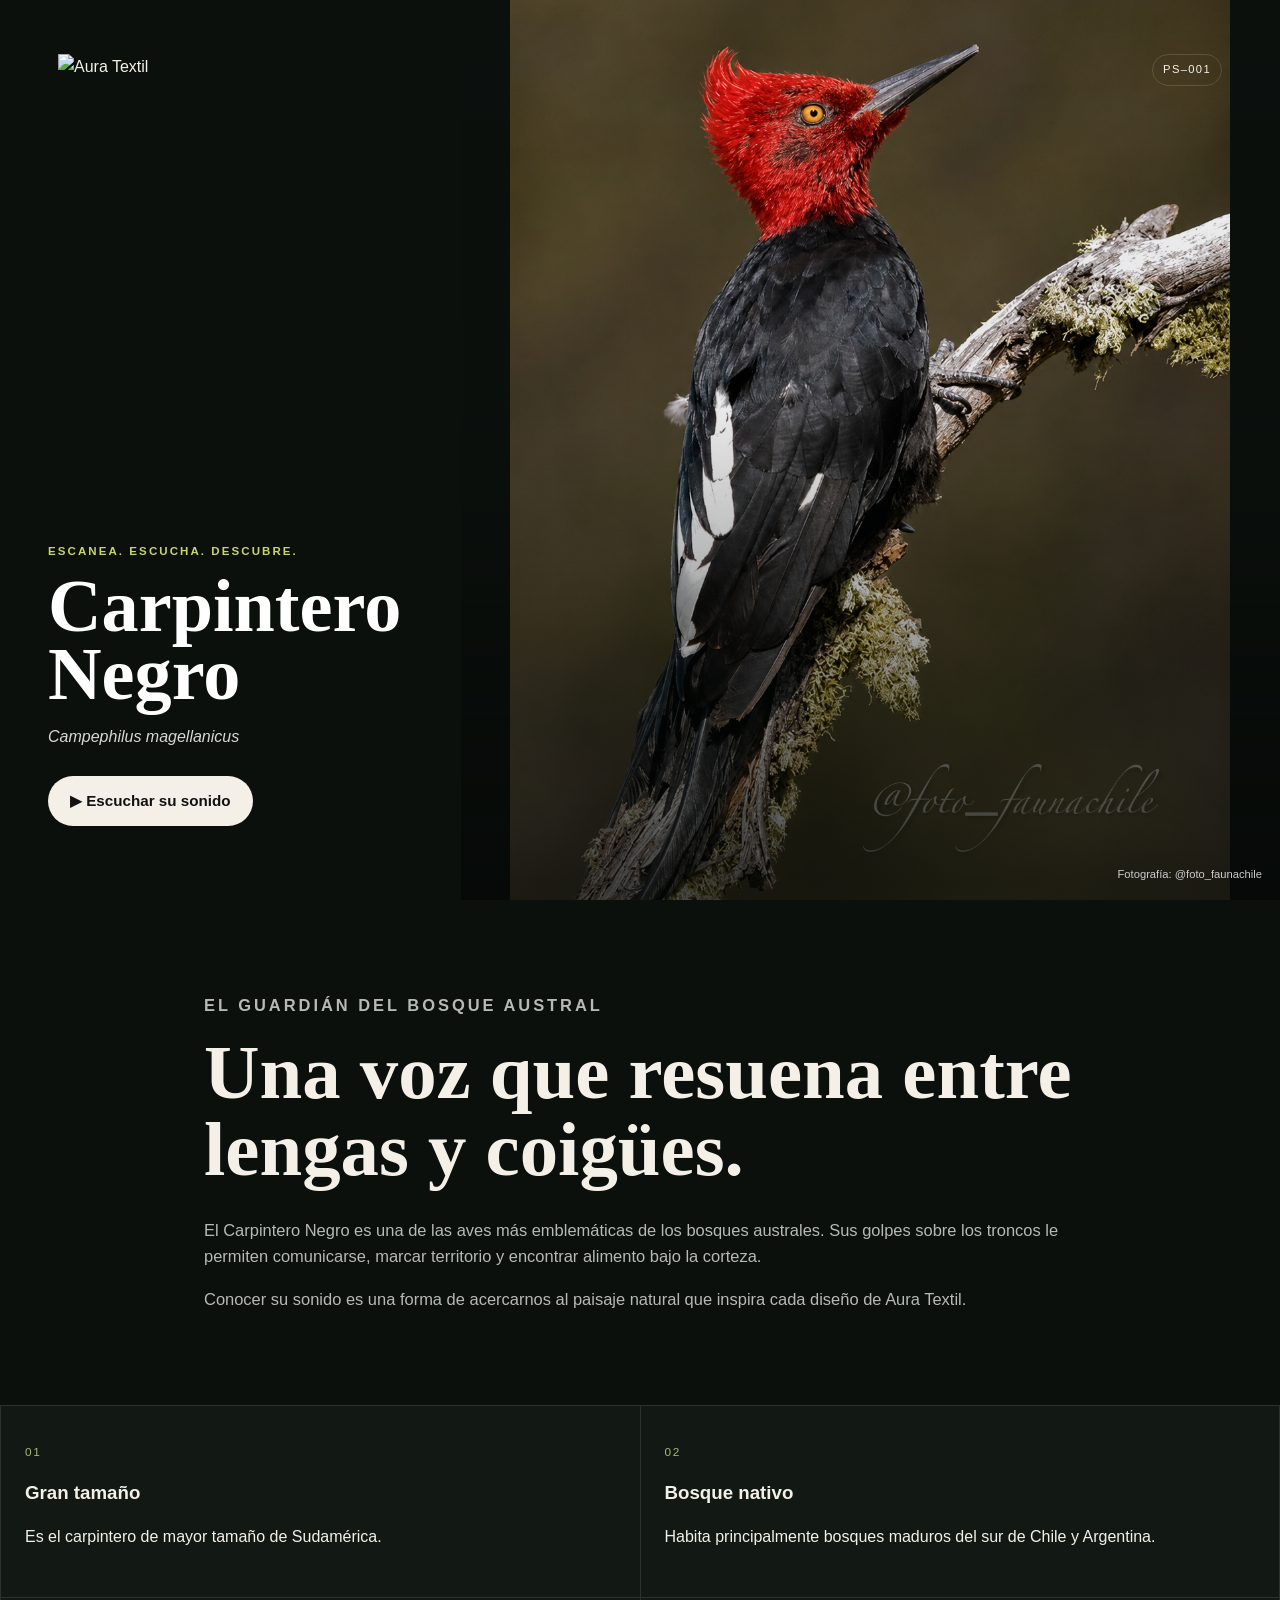
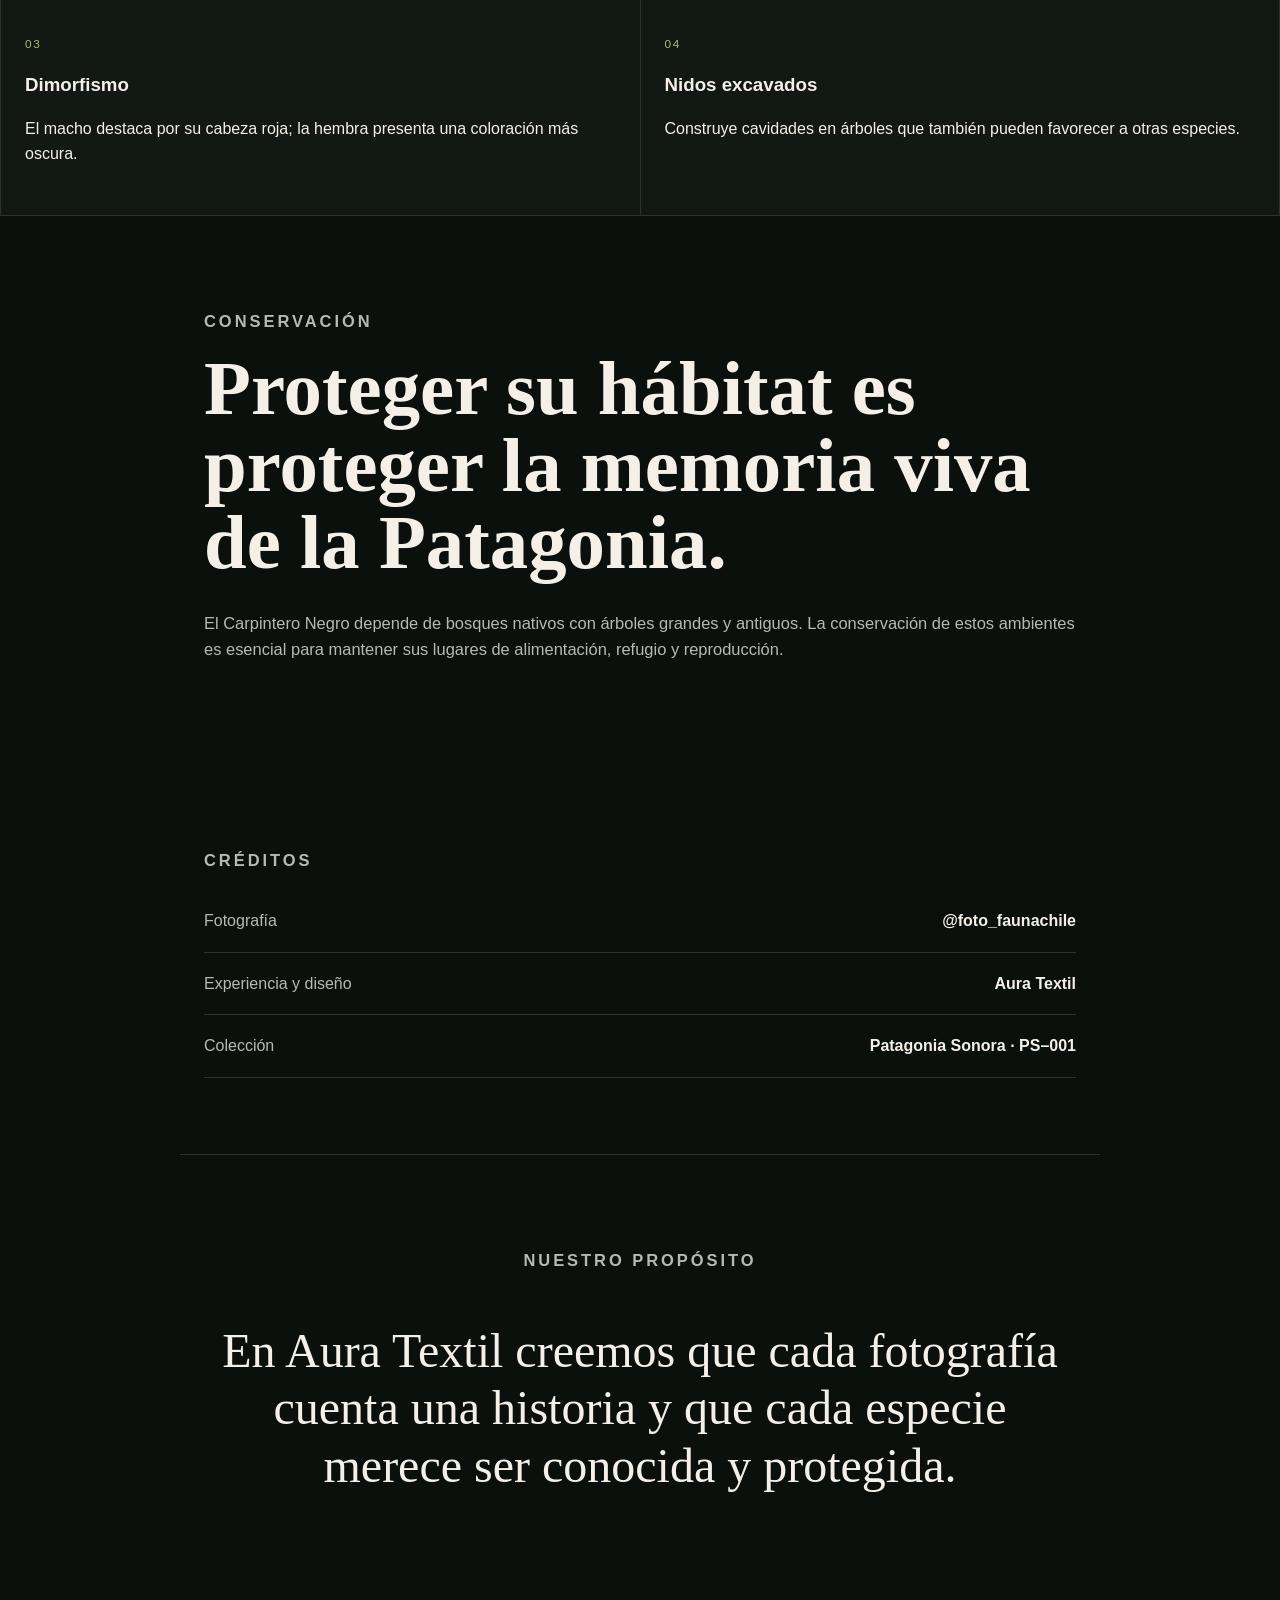
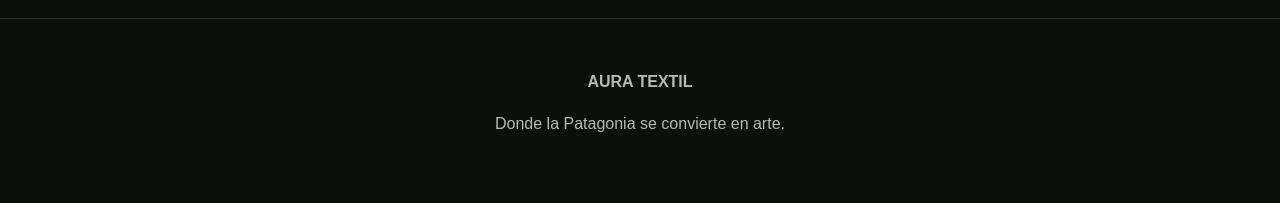
==== index.html @ a885ec51 "Update index.html" ====
<!doctype html>
<html lang="es">
<head>
  <meta charset="utf-8">
  <meta name="viewport" content="width=device-width, initial-scale=1">
  <meta name="theme-color" content="#0b100d">
  <meta name="description" content="Patagonia Sonora de Aura Textil: conoce y escucha al Carpintero Negro.">
  <title>Carpintero Negro | Aura Textil</title>
  <link rel="stylesheet" href="styles.css">
</head>
<body>
  <header class="topbar">
      <img src="logo.png" alt="Aura Textil" class="logo">
      <div class="edition">PS–001</div>
  </header>

  <main>
    <section class="hero">
      <div class="hero-content">
        <p class="eyebrow">ESCANEA. ESCUCHA. DESCUBRE.</p>
        <h1>Carpintero<br>Negro</h1>
        <p class="scientific"><em>Campephilus magellanicus</em></p>

        <button id="playBtn" type="button" aria-label="Reproducir sonido del Carpintero Negro">
          ▶ Escuchar su sonido
        </button>

        <audio id="audio" preload="metadata">
          <source src="carpintero-negro.mp3" type="audio/mpeg">
          Tu navegador no permite reproducir audio.
        </audio>
      </div>

      <div class="photo-credit">Fotografía: @foto_faunachile</div>
    </section>

    <section class="section">
      <p class="kicker">EL GUARDIÁN DEL BOSQUE AUSTRAL</p>
      <h2>Una voz que resuena entre lengas y coigües.</h2>
      <p>
        El Carpintero Negro es una de las aves más emblemáticas de los bosques australes.
        Sus golpes sobre los troncos le permiten comunicarse, marcar territorio y encontrar
        alimento bajo la corteza.
      </p>
      <p>
        Conocer su sonido es una forma de acercarnos al paisaje natural que inspira cada
        diseño de Aura Textil.
      </p>
    </section>

    <section class="facts">
      <article>
        <span>01</span>
        <h3>Gran tamaño</h3>
        <p>Es el carpintero de mayor tamaño de Sudamérica.</p>
      </article>
      <article>
        <span>02</span>
        <h3>Bosque nativo</h3>
        <p>Habita principalmente bosques maduros del sur de Chile y Argentina.</p>
      </article>
      <article>
        <span>03</span>
        <h3>Dimorfismo</h3>
        <p>El macho destaca por su cabeza roja; la hembra presenta una coloración más oscura.</p>
      </article>
      <article>
        <span>04</span>
        <h3>Nidos excavados</h3>
        <p>Construye cavidades en árboles que también pueden favorecer a otras especies.</p>
      </article>
    </section>

    <section class="section">
      <p class="kicker">CONSERVACIÓN</p>
      <h2>Proteger su hábitat es proteger la memoria viva de la Patagonia.</h2>
      <p>
        El Carpintero Negro depende de bosques nativos con árboles grandes y antiguos.
        La conservación de estos ambientes es esencial para mantener sus lugares de
        alimentación, refugio y reproducción.
      </p>
    </section>

    <section class="section credits">
      <p class="kicker">CRÉDITOS</p>
      <div class="row"><span>Fotografía</span><strong>@foto_faunachile</strong></div>
      <div class="row"><span>Experiencia y diseño</span><strong>Aura Textil</strong></div>
      <div class="row"><span>Colección</span><strong>Patagonia Sonora · PS–001</strong></div>
    </section>

    <section class="section purpose">
      <p class="kicker">NUESTRO PROPÓSITO</p>
      <p class="purpose-text">
        En Aura Textil creemos que cada fotografía cuenta una historia y que cada especie
        merece ser conocida y protegida.
      </p>
    </section>
  </main>

  <footer>
    <strong>AURA TEXTIL</strong>
    <p>Donde la Patagonia se convierte en arte.</p>
  </footer>

  <script src="script.js"></script>
</body>
</html>
---- styles.css ----
:root {
  --bg: #0b100d;
  --panel: #121914;
  --text: #f4f0e8;
  --muted: #b7b9b4;
  --accent: #a8b86f;
  --line: rgba(255,255,255,.14);
}
* { box-sizing: border-box; }
html { scroll-behavior: smooth; }
body {
  margin: 0;
  background: var(--bg);
  color: var(--text);
  font-family: Arial, Helvetica, sans-serif;
  line-height: 1.6;
}
.topbar {
  position: absolute;
  top: 18px;
  left: 22px;
  right: 22px;
  z-index: 20;
  display: flex;
  align-items: flex-start;
  justify-content: space-between;
  pointer-events: none;
}
.brand {
  font-weight: 700;
  letter-spacing: .16em;
  font-size: .82rem;
}
.subbrand {
  color: var(--muted);
  font-size: .58rem;
  letter-spacing: .18em;
  margin-top: 4px;
}
.edition {
  border: 1px solid var(--line);
  border-radius: 999px;
  padding: 6px 10px;
  font-size: .7rem;
  letter-spacing: .12em;
}
.hero {
  min-height: 100vh;
  position: relative;
  display: flex;
  align-items: flex-end;
  overflow: hidden;
}
.hero::before {
  content: "";
  position: absolute;
  inset: 0;
  background:
    linear-gradient(
      to top, 
      rgba(4,7,5,.98) 2%
      rgba(4,7,5,.35) 55%
      rgba(4,7,5,.08)
    ),
    url("carpintero-negro.jpg") center 58% / cover no-repeat;
}
  @media (min-width: 900px) {
  .hero::before {
    left: 36%;
    width: 64%;
    background:
      linear-gradient(
        to top, 
        rgba(4,7,5,.72) 2%, 
        rgba(4,7,5,.08) 55%, 
        rgba(4,7,5,.02)
      ),
      url("carpintero-negro.jpg") center center / contain no-repeat;
    background-color: #0b100d;
   }
}
  .hero-content {
    width: 36%;
    padding-left: 48px;
    padding-bottom: 74px;
  }
  h1 {
    font-size: clamp(3.6rem, 6.5vw, 6.4rem);
  }
}
.hero-content {
  position: relative;
  z-index: 2;
  padding: 0 24px 58px;
  max-width: 760px;
}
.eyebrow, .kicker {
  color: #c8d66b;
  font-size: .72rem;
  font-weight: 700;
  letter-spacing: .18em;
}
h1, h2 {
  font-family: Georgia, "Times New Roman", serif;
  line-height: 1;
  margin: 0;
}
h1 {
  font-size: clamp(3.6rem, 5.8vw, 6rem);
  color: #ffffff; 
}
h2 {
  font-size: clamp(2.4rem, 9vw, 4.8rem);
  margin: 12px 0 28px;
}
.scientific {
  color: #d7d7d7;
  margin: 16px 0 26px;
}
button {
  border: 0;
  border-radius: 999px;
  background: var(--text);
  color: #111;
  padding: 16px 22px;
  font-weight: 700;
  font-size: .95rem;
  cursor: pointer;
}
button.playing { animation: pulse 1.8s infinite; }
@keyframes pulse {
  50% { box-shadow: 0 0 0 14px rgba(244,240,232,0); }
}
.photo-credit {
  position: absolute;
  z-index: 3;
  right: 18px;
  bottom: 16px;
  font-size: .7rem;
  color: rgba(255,255,255,.78);
}
.section {
  padding: 76px 24px;
  max-width: 920px;
  margin: auto;
}
.section p {
  color: var(--muted);
  font-size: 1.03rem;
}
.facts {
  display: grid;
  gap: 1px;
  background: var(--line);
  padding: 1px;
}
.facts article {
  background: var(--panel);
  padding: 32px 24px;
}
.facts span {
  color: var(--accent);
  font-size: .74rem;
  letter-spacing: .14em;
}
.facts h3 { margin: 14px 0 6px; }
.row {
  display: flex;
  justify-content: space-between;
  gap: 20px;
  padding: 18px 0;
  border-bottom: 1px solid var(--line);
}
.row span { color: var(--muted); }
.purpose {
  text-align: center;
  border-top: 1px solid var(--line);
}
.purpose-text {
  font-family: Georgia, "Times New Roman", serif;
  font-size: clamp(1.8rem, 6vw, 3rem) !important;
  line-height: 1.2;
  color: var(--text) !important;
}
footer {
  padding: 50px 24px;
  text-align: center;
  border-top: 1px solid var(--line);
  color: var(--muted);
}
@media (min-width: 900px) {
  .topbar{
    padding: 36px 36px; 
  }
  .hero-content{
    width:36%;
    max-width:36%;
    box-sizing:border-box;
    padding:60px 18px 74px 48px;
  } 
  .hero-content h1{
    font-size:clamp(3rem,5vw,5rem);
    line-height:.92;
    magin:0;
  }
}  
  .facts { grid-template-columns: repeat(2, 1fr); }
}
.logo {
    width: 110px !important;
    max-width: 110px !important;
    height: auto !important;
    display: block;
    object-fit: contain;
    flex-shrink: 0;
}
html,
body {
  overflow-x: hidden;
}

@media (min-width: 900px) {
  .hero-content {
    width: 36%;
    max-width: 36%;
    box-sizing: border-box;
    padding: 0 18px 74px 48px;
  }

  .hero-content h1 {
    font-size: clamp(3.6rem, 5.8vw, 6rem);
    line-height: .92;
    margin: 0;
  }
}
header.barra-superior > img.logo {
    width: 120px !important;
    min-width: 120px !important;
    max-width: 120px !important;

    height: auto !important;
    min-height: 0 !important;
    max-height: 120px !important;

    object-fit: contain !important;

    transform: none !important;
    scale: 1 !important;

    position: static !important;
    inset: auto !important;

    margin: 0 !important;
    padding: 0 !important;

    flex: 0 0 120px !important;
    z-index: 9999 !important;
}
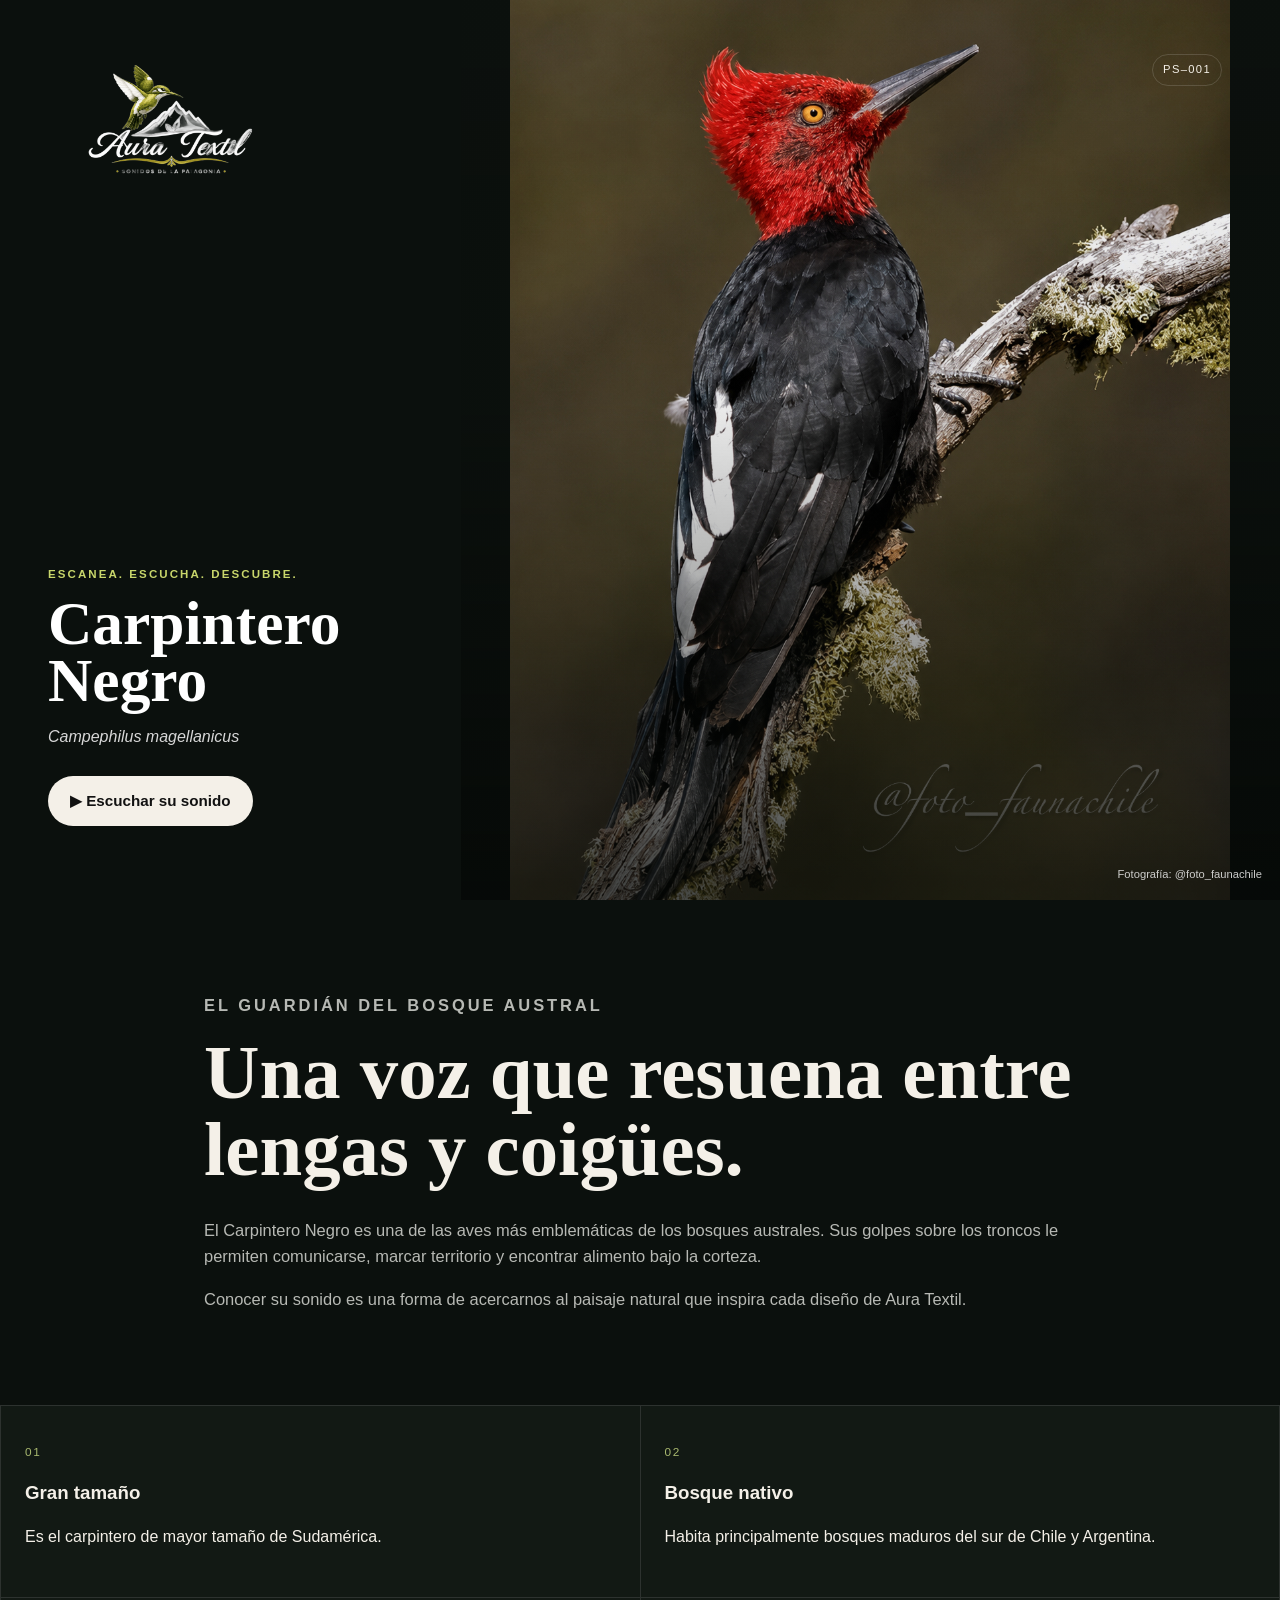
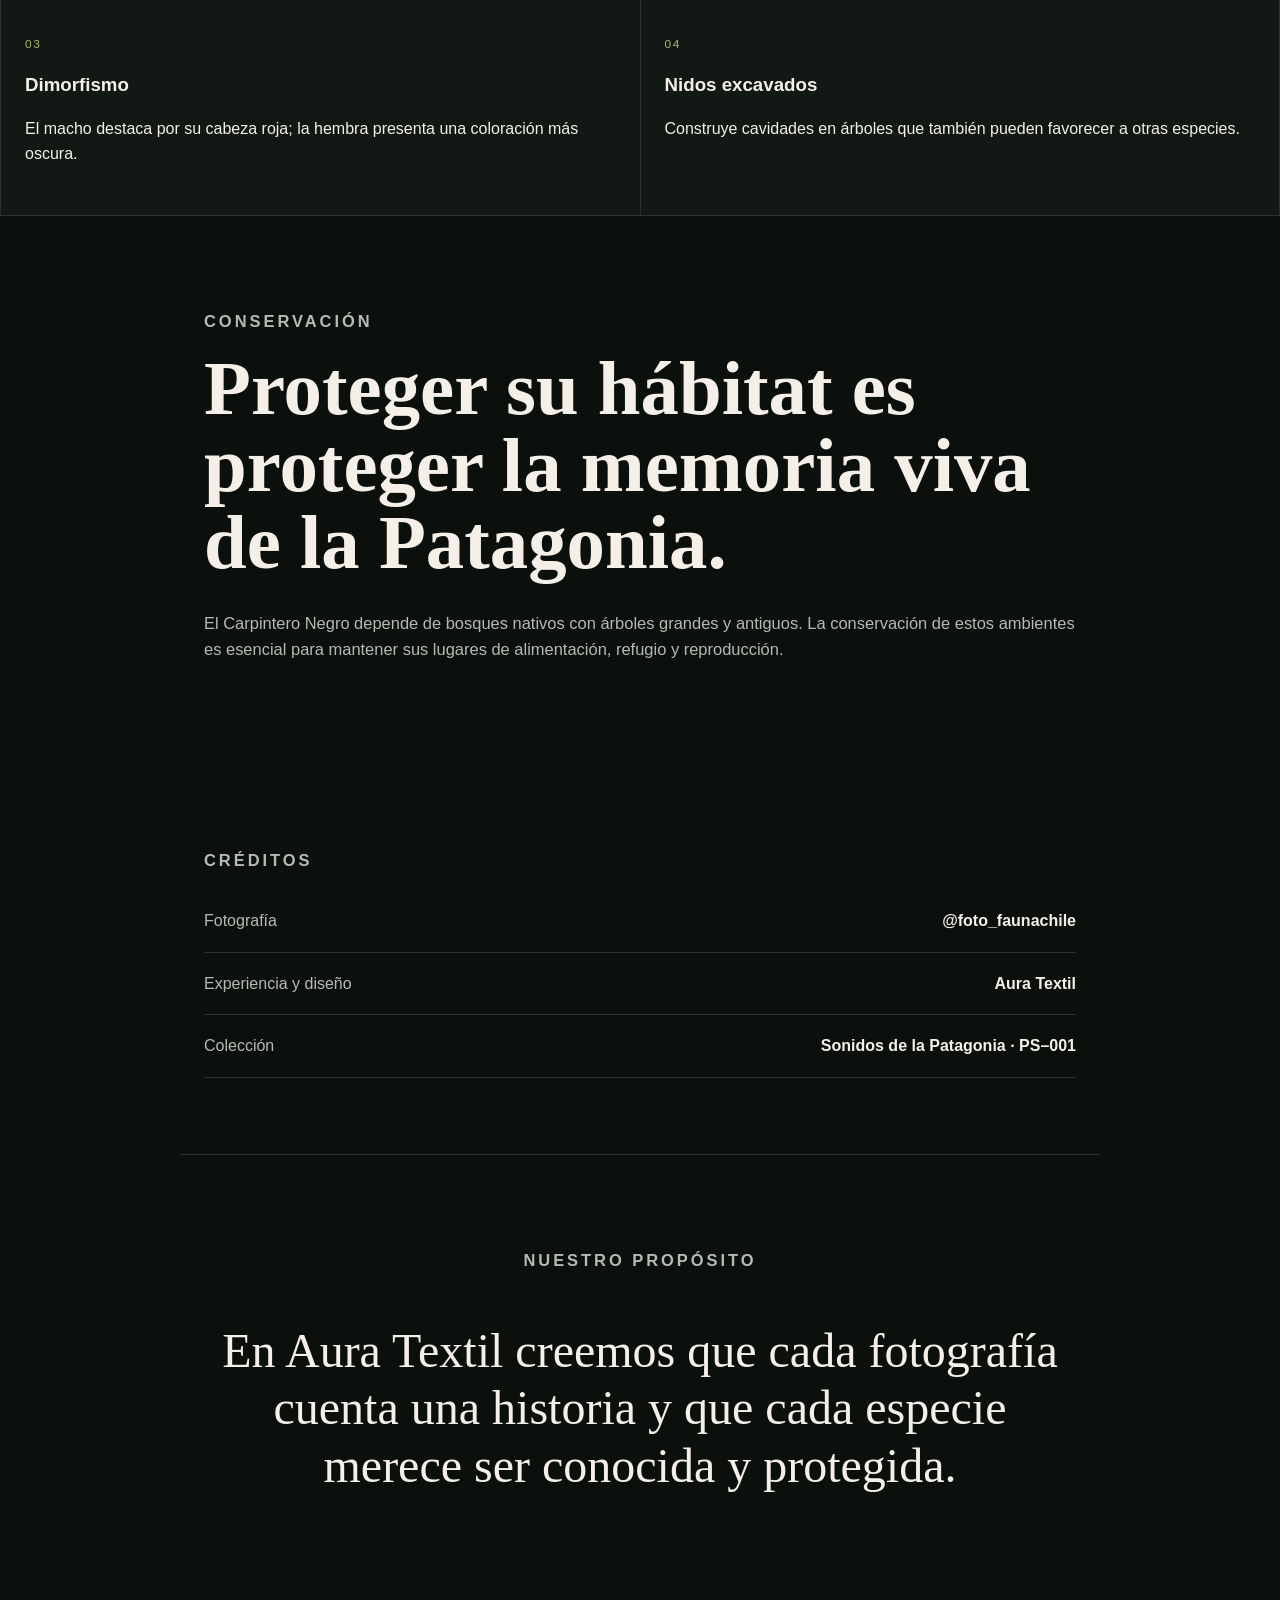
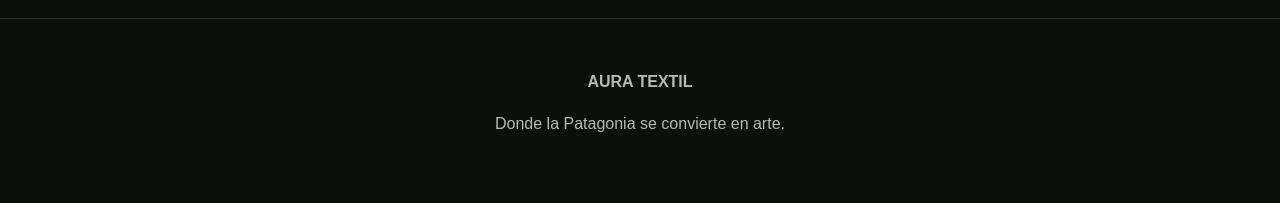
==== commit 2007b182: "Update index.html" ====
--- a/index.html
+++ b/index.html
@@ -85,7 +85,7 @@
       <p class="kicker">CRÉDITOS</p>
       <div class="row"><span>Fotografía</span><strong>@foto_faunachile</strong></div>
       <div class="row"><span>Experiencia y diseño</span><strong>Aura Textil</strong></div>
-      <div class="row"><span>Colección</span><strong>Patagonia Sonora · PS–001</strong></div>
+      <div class="row"><span>Colección</span><strong>Sonidos de la Patagonia · PS–001</strong></div>
     </section>
 
     <section class="section purpose">
--- a/styles.css
+++ b/styles.css
@@ -228,19 +228,19 @@
   }
 
   .hero-content h1 {
-    font-size: clamp(3.6rem, 5.8vw, 6rem);
+    font-size: clamp(3rem, 4.8vw, 5rem);
     line-height: .92;
     margin: 0;
   }
 }
-header.barra-superior > img.logo {
-    width: 120px !important;
-    min-width: 120px !important;
-    max-width: 120px !important;
+header.topbar > img.logo {
+    width: 220px !important;
+    min-width: 220px !important;
+    max-width: 220px !important;
 
     height: auto !important;
     min-height: 0 !important;
-    max-height: 120px !important;
+    max-height: 220px !important;
 
     object-fit: contain !important;
 
@@ -253,6 +253,88 @@
     margin: 0 !important;
     padding: 0 !important;
 
-    flex: 0 0 120px !important;
+    flex: 0 0 220px !important;
     z-index: 9999 !important;
 }
+@media (max-width: 899px) {
+  header.topbar {
+    position: absolute !important;
+    top: 0 !important;
+    left: 0 !important;
+    width: 100% !important;
+
+    padding: 22px 20px !important;
+    box-sizing: border-box !important;
+
+    display: flex !important;
+    align-items: flex-start !important;
+    justify-content: space-between !important;
+
+    z-index: 20 !important;
+}
+
+header.topbar > img.logo {
+    position: absolute !important;
+    top: 18px !important;
+    left: 18px !important;
+
+    width: 110px !important;
+    min-width: 110px !important;
+    max-width: 110px !important;
+    height: auto !important;
+
+    margin: 0 !important;
+    padding: 0 !important;
+    transform: none !important;
+
+    z-index: 30 !important;
+}
+
+header.topbar .edition {
+    position: absolute !important;
+    top: 22px !important;
+    right: 20px !important;
+    left: auto !important;
+
+    margin: 0 !important;
+    z-index: 30 !important;
+}
+  .hero::before {
+        content: "";
+        position: absolute;
+        inset: 0;
+
+        background:
+            linear-gradient(
+                to bottom,
+                rgba(4, 7, 5, 0.02) 20%,
+                rgba(4, 7, 5, 0.12) 65%,
+                #0b100d 100%
+            ),
+            url("carpintero-negro.jpg") center top / contain no-repeat;
+
+        background-color: #0b100d;
+    }
+
+    .hero-content {
+        position: relative;
+        z-index: 1;
+    }
+  #playBtn {
+    width: auto !important;
+    min-width: 0 !important;
+    height: auto !important;
+
+    padding: 14px 22px !important;
+    border-radius: 999px !important;
+
+    display: inline-flex !important;
+    align-items: center !important;
+    justify-content: center !important;
+    gap: 8px !important;
+
+    font-size: 16px !important;
+    line-height: 1.2 !important;
+    white-space: nowrap !important;
+}
+}
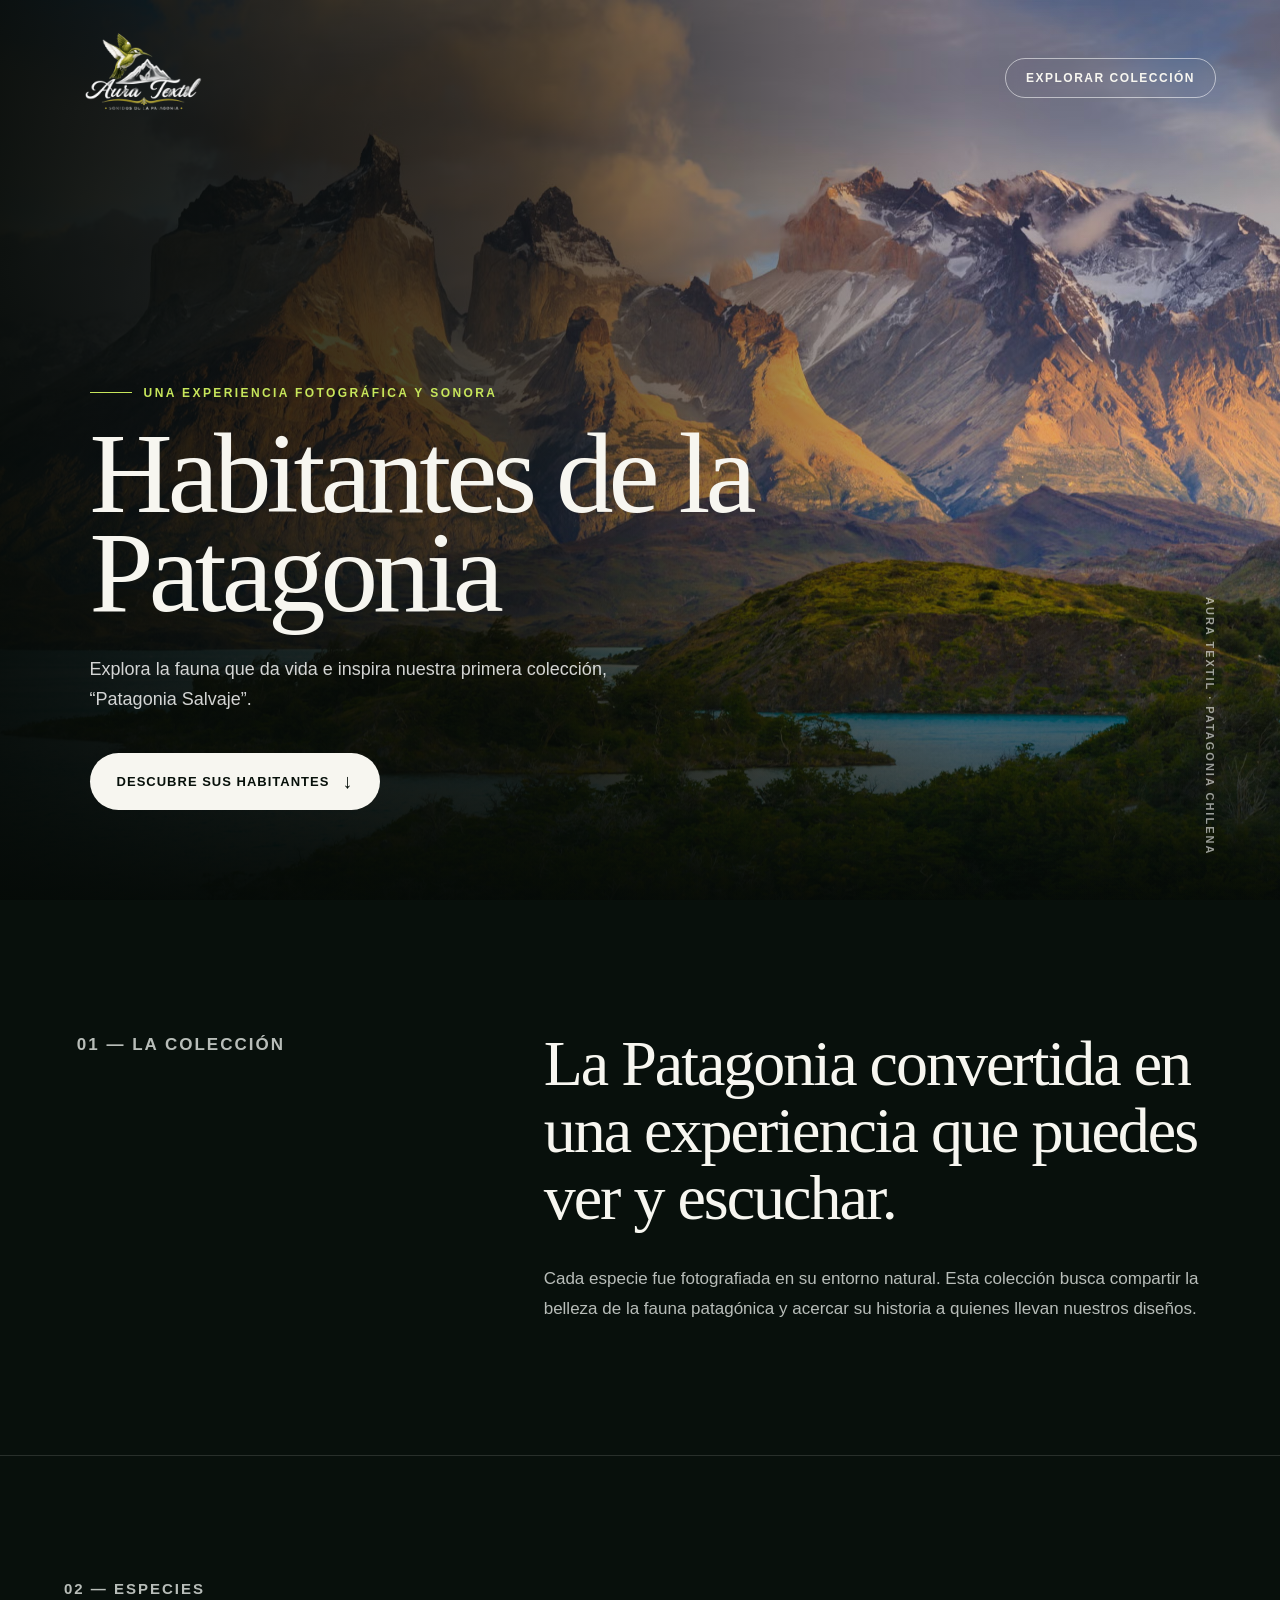
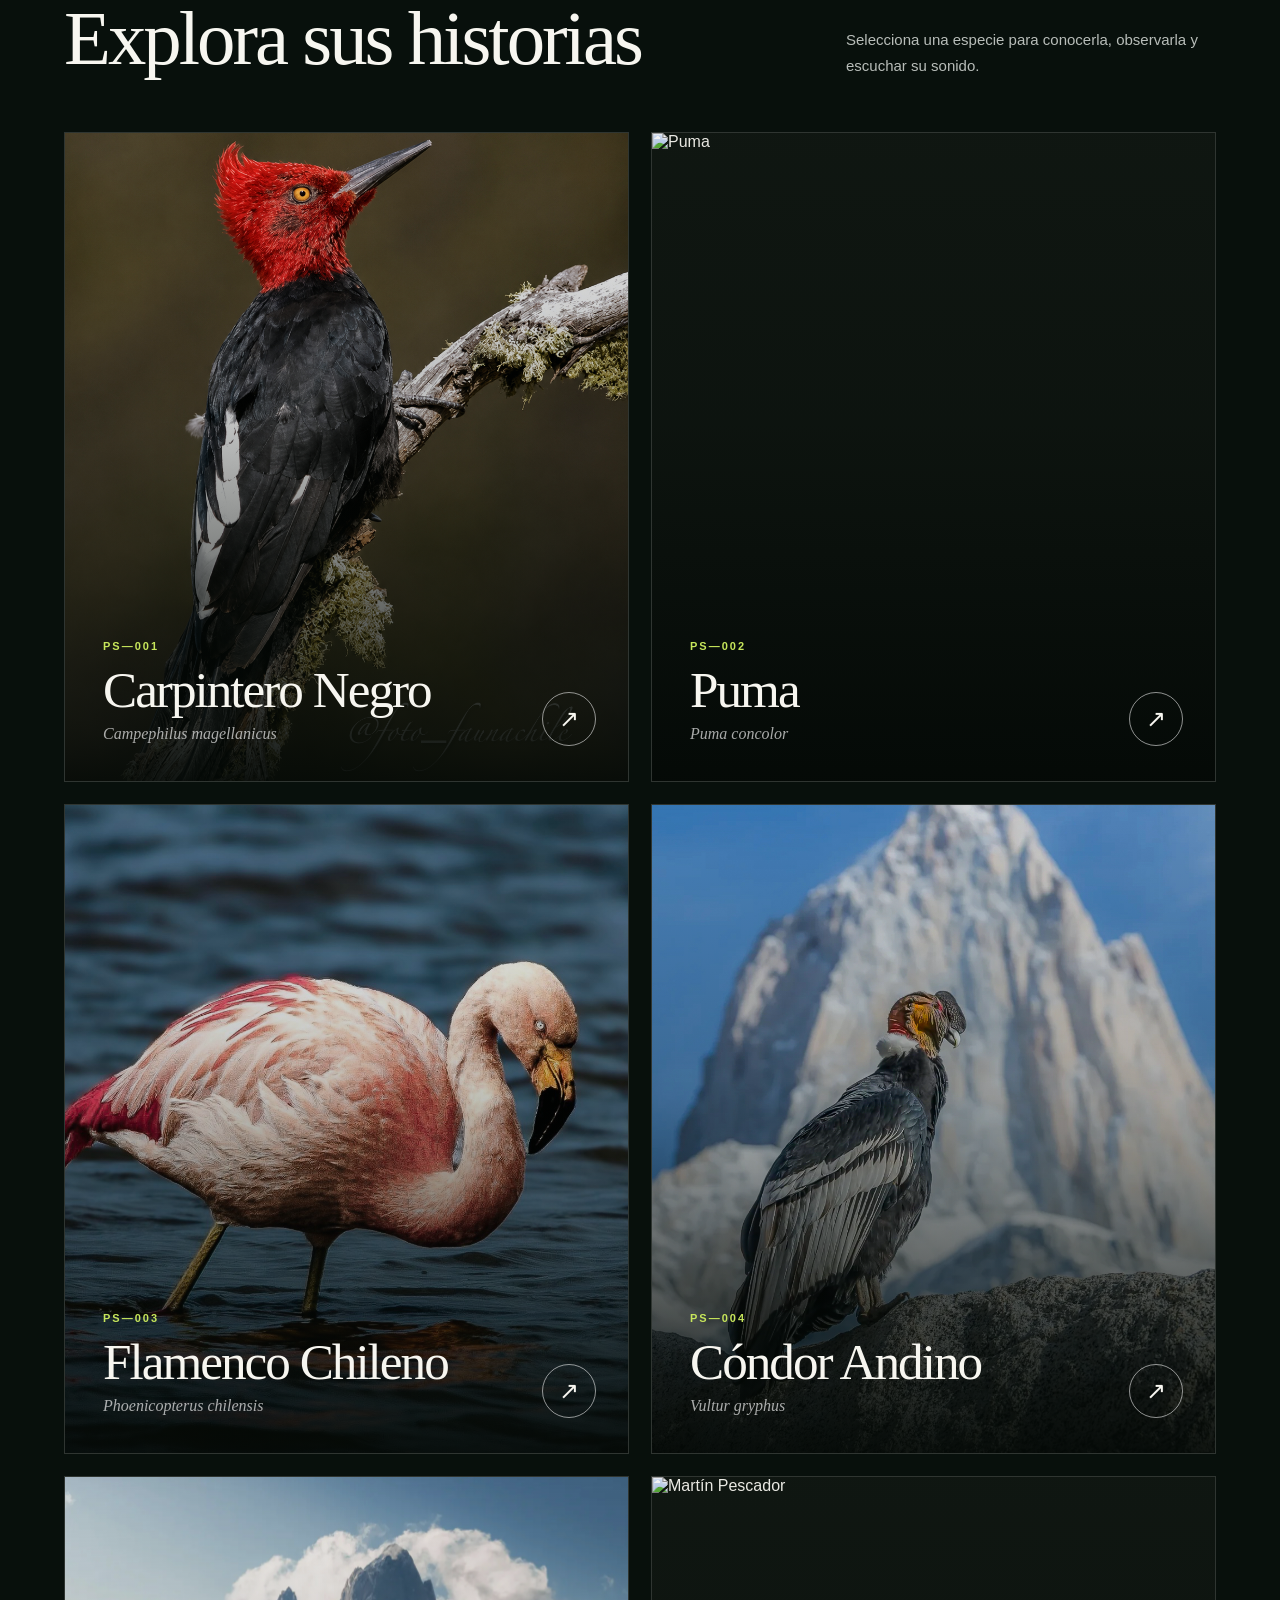
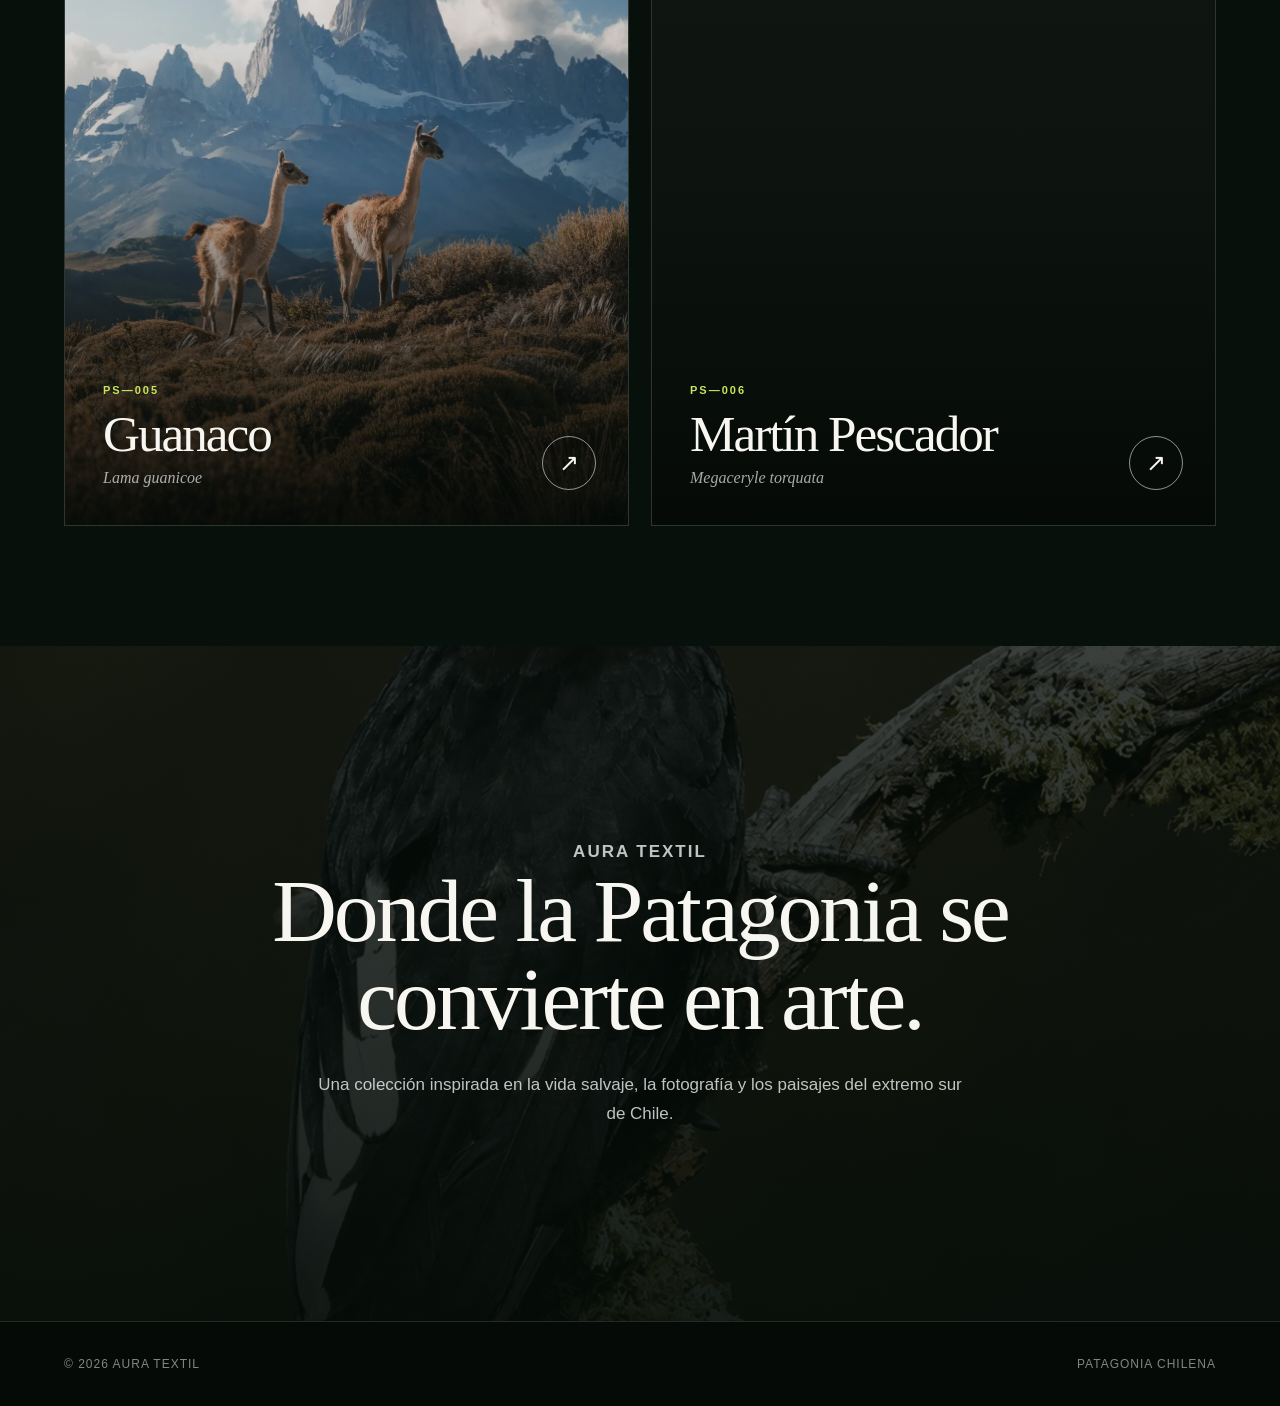
==== commit 72c3aa65: "Update index.html" ====
--- a/index.html
+++ b/index.html
@@ -1,107 +1,839 @@
-<!doctype html>
+<!DOCTYPE html>
 <html lang="es">
 <head>
-  <meta charset="utf-8">
-  <meta name="viewport" content="width=device-width, initial-scale=1">
-  <meta name="theme-color" content="#0b100d">
-  <meta name="description" content="Patagonia Sonora de Aura Textil: conoce y escucha al Carpintero Negro.">
-  <title>Carpintero Negro | Aura Textil</title>
-  <link rel="stylesheet" href="styles.css">
+  <meta charset="UTF-8">
+
+  <meta
+    name="viewport"
+    content="width=device-width, initial-scale=1.0"
+  >
+
+  <meta
+    name="description"
+    content="Habitantes de la Patagonia, una experiencia fotográfica y sonora creada por Aura Textil."
+  >
+
+  <title>Habitantes de la Patagonia | Aura Textil</title>
+
+  <style>
+    :root {
+      --fondo: #08100c;
+      --fondo-secundario: #0d1711;
+      --blanco: #f7f6f0;
+      --gris: #b8bdb9;
+      --verde: #c7e65b;
+      --borde: rgba(255, 255, 255, 0.13);
+    }
+
+    * {
+      box-sizing: border-box;
+      margin: 0;
+      padding: 0;
+    }
+
+    html {
+      scroll-behavior: smooth;
+    }
+
+    body {
+      background: var(--fondo);
+      color: var(--blanco);
+      font-family: Arial, Helvetica, sans-serif;
+      overflow-x: hidden;
+    }
+
+    a {
+      color: inherit;
+      text-decoration: none;
+    }
+
+    img {
+      display: block;
+      width: 100%;
+    }
+
+    /* CABECERA */
+
+    .header {
+      position: absolute;
+      top: 0;
+      left: 0;
+      width: 100%;
+      z-index: 20;
+      display: flex;
+      align-items: center;
+      justify-content: space-between;
+      padding: 26px 5%;
+    }
+
+    .header-logo img {
+      width: 155px;
+      height: auto;
+      object-fit: contain;
+    }
+
+    .header-link {
+      padding: 12px 20px;
+      border: 1px solid rgba(255, 255, 255, 0.55);
+      border-radius: 999px;
+      font-size: 12px;
+      font-weight: 700;
+      letter-spacing: 1.5px;
+      text-transform: uppercase;
+      transition: 0.3s ease;
+      backdrop-filter: blur(8px);
+    }
+
+    .header-link:hover {
+      background: var(--blanco);
+      color: #08100c;
+    }
+
+    /* PORTADA */
+
+    .hero {
+      position: relative;
+      min-height: 100vh;
+      display: flex;
+      align-items: flex-end;
+      background-image:
+        linear-gradient(
+          90deg,
+          rgba(5, 10, 7, 0.94) 0%,
+          rgba(5, 10, 7, 0.67) 42%,
+          rgba(5, 10, 7, 0.12) 75%
+        ),
+        linear-gradient(
+          0deg,
+          rgba(5, 10, 7, 0.95) 0%,
+          rgba(5, 10, 7, 0) 45%
+        ),
+        url("patagonia-hero.jpg");
+
+      background-size: cover;
+      background-position: center;
+      padding: 160px 7% 90px;
+    }
+
+    .hero-content {
+      position: relative;
+      z-index: 2;
+      max-width: 850px;
+    }
+
+    .hero-label {
+      display: inline-flex;
+      align-items: center;
+      gap: 12px;
+      margin-bottom: 24px;
+      color: var(--verde);
+      font-size: 12px;
+      font-weight: 800;
+      letter-spacing: 2.4px;
+      text-transform: uppercase;
+    }
+
+    .hero-label::before {
+      content: "";
+      width: 42px;
+      height: 1px;
+      background: var(--verde);
+    }
+
+    .hero h1 {
+      max-width: 900px;
+      font-family: Georgia, "Times New Roman", serif;
+      font-size: clamp(58px, 9vw, 132px);
+      font-weight: 500;
+      line-height: 0.86;
+      letter-spacing: -5px;
+      margin-bottom: 32px;
+    }
+
+    .hero-description {
+      max-width: 590px;
+      color: rgba(255, 255, 255, 0.82);
+      font-size: 18px;
+      line-height: 1.7;
+      margin-bottom: 38px;
+    }
+
+    .hero-button {
+      display: inline-flex;
+      align-items: center;
+      justify-content: center;
+      gap: 13px;
+      padding: 17px 27px;
+      background: var(--blanco);
+      color: #07100a;
+      border-radius: 999px;
+      font-size: 13px;
+      font-weight: 800;
+      letter-spacing: 1px;
+      text-transform: uppercase;
+      transition: 0.3s ease;
+    }
+
+    .hero-button span {
+      font-size: 20px;
+      transition: transform 0.3s ease;
+    }
+
+    .hero-button:hover {
+      background: var(--verde);
+    }
+
+    .hero-button:hover span {
+      transform: translateY(4px);
+    }
+
+    .hero-code {
+      position: absolute;
+      right: 5%;
+      bottom: 45px;
+      z-index: 2;
+      color: rgba(255, 255, 255, 0.58);
+      font-size: 11px;
+      font-weight: 700;
+      letter-spacing: 2px;
+      text-transform: uppercase;
+      writing-mode: vertical-rl;
+    }
+
+    /* INTRODUCCIÓN */
+
+    .intro {
+      display: grid;
+      grid-template-columns: 0.8fr 1.4fr;
+      gap: 90px;
+      max-width: 1300px;
+      margin: 0 auto;
+      padding: 130px 6%;
+      border-bottom: 1px solid var(--borde);
+    }
+
+    .section-number {
+      color: var(--verde);
+      font-size: 12px;
+      font-weight: 800;
+      letter-spacing: 2px;
+      text-transform: uppercase;
+    }
+
+    .intro h2 {
+      max-width: 880px;
+      font-family: Georgia, "Times New Roman", serif;
+      font-size: clamp(38px, 5vw, 70px);
+      font-weight: 400;
+      line-height: 1.05;
+      letter-spacing: -2px;
+      margin-bottom: 32px;
+    }
+
+    .intro p {
+      max-width: 700px;
+      color: var(--gris);
+      font-size: 17px;
+      line-height: 1.8;
+    }
+
+    /* ESPECIES */
+
+    .species-section {
+      max-width: 1500px;
+      margin: 0 auto;
+      padding: 120px 5%;
+    }
+
+    .species-header {
+      display: flex;
+      align-items: flex-end;
+      justify-content: space-between;
+      gap: 40px;
+      margin-bottom: 54px;
+    }
+
+    .species-header h2 {
+      font-family: Georgia, "Times New Roman", serif;
+      font-size: clamp(46px, 6vw, 82px);
+      font-weight: 400;
+      line-height: 1;
+      letter-spacing: -3px;
+    }
+
+    .species-header p {
+      max-width: 370px;
+      color: var(--gris);
+      font-size: 15px;
+      line-height: 1.7;
+    }
+
+    .species-grid {
+      display: grid;
+      grid-template-columns: repeat(2, minmax(0, 1fr));
+      gap: 22px;
+    }
+
+    .species-card {
+      position: relative;
+      min-height: 650px;
+      overflow: hidden;
+      background: #101712;
+      border: 1px solid var(--borde);
+    }
+
+    .species-card img {
+      position: absolute;
+      inset: 0;
+      width: 100%;
+      height: 100%;
+      object-fit: cover;
+      transition: transform 0.7s ease;
+    }
+
+    .species-card::after {
+      content: "";
+      position: absolute;
+      inset: 0;
+      background:
+        linear-gradient(
+          0deg,
+          rgba(4, 9, 6, 0.94) 0%,
+          rgba(4, 9, 6, 0.25) 55%,
+          rgba(4, 9, 6, 0.05) 100%
+        );
+    }
+
+    .species-card:hover img {
+      transform: scale(1.045);
+    }
+
+    .species-information {
+      position: absolute;
+      left: 0;
+      bottom: 0;
+      z-index: 2;
+      width: 100%;
+      padding: 38px;
+    }
+
+    .species-code {
+      display: block;
+      color: var(--verde);
+      font-size: 11px;
+      font-weight: 800;
+      letter-spacing: 2px;
+      margin-bottom: 12px;
+    }
+
+    .species-name {
+      font-family: Georgia, "Times New Roman", serif;
+      font-size: clamp(35px, 4vw, 58px);
+      font-weight: 400;
+      line-height: 1;
+      letter-spacing: -2px;
+      margin-bottom: 10px;
+    }
+
+    .scientific-name {
+      color: rgba(255, 255, 255, 0.65);
+      font-family: Georgia, "Times New Roman", serif;
+      font-size: 16px;
+      font-style: italic;
+    }
+
+    .explore {
+      position: absolute;
+      right: 32px;
+      bottom: 35px;
+      z-index: 3;
+      display: grid;
+      place-items: center;
+      width: 54px;
+      height: 54px;
+      border: 1px solid rgba(255, 255, 255, 0.55);
+      border-radius: 50%;
+      font-size: 24px;
+      transition: 0.3s ease;
+    }
+
+    .species-card:hover .explore {
+      background: var(--blanco);
+      color: #08100c;
+      transform: rotate(-35deg);
+    }
+
+    /* CIERRE */
+
+    .closing {
+      position: relative;
+      display: grid;
+      place-items: center;
+      min-height: 75vh;
+      padding: 100px 7%;
+      text-align: center;
+      overflow: hidden;
+      background:
+        linear-gradient(rgba(5, 12, 8, 0.78), rgba(5, 12, 8, 0.93)),
+        url("carpintero-negro.jpg");
+
+      background-size: cover;
+      background-position: center;
+    }
+
+    .closing-content {
+      position: relative;
+      z-index: 2;
+      max-width: 900px;
+    }
+
+    .closing-label {
+      color: var(--verde);
+      font-size: 12px;
+      font-weight: 800;
+      letter-spacing: 2px;
+      text-transform: uppercase;
+      margin-bottom: 20px;
+    }
+
+    .closing h2 {
+      font-family: Georgia, "Times New Roman", serif;
+      font-size: clamp(45px, 7vw, 96px);
+      font-weight: 400;
+      line-height: 0.98;
+      letter-spacing: -3px;
+      margin-bottom: 28px;
+    }
+
+    .closing p {
+      max-width: 650px;
+      margin: 0 auto;
+      color: rgba(255, 255, 255, 0.75);
+      font-size: 17px;
+      line-height: 1.7;
+    }
+
+    /* PIE DE PÁGINA */
+
+    .footer {
+      display: flex;
+      justify-content: space-between;
+      gap: 30px;
+      padding: 35px 5%;
+      color: rgba(255, 255, 255, 0.5);
+      background: #050a07;
+      border-top: 1px solid var(--borde);
+      font-size: 12px;
+      letter-spacing: 1px;
+      text-transform: uppercase;
+    }
+
+    /* TABLET */
+
+    @media (max-width: 950px) {
+      .hero {
+        background-position: 62% center;
+      }
+
+      .hero h1 {
+        letter-spacing: -3px;
+      }
+
+      .intro {
+        grid-template-columns: 1fr;
+        gap: 35px;
+      }
+
+      .species-card {
+        min-height: 540px;
+      }
+
+      .species-header {
+        align-items: flex-start;
+        flex-direction: column;
+      }
+    }
+
+    /* CELULAR */
+
+    @media (max-width: 700px) {
+      .header {
+        padding: 22px 22px;
+      }
+
+      .header-logo img {
+        width: 112px;
+      }
+
+      .header-link {
+        padding: 10px 14px;
+        font-size: 10px;
+      }
+
+      .hero {
+        min-height: 100svh;
+        align-items: flex-end;
+        padding: 135px 24px 72px;
+        background-image:
+          linear-gradient(
+            0deg,
+            rgba(5, 10, 7, 0.97) 0%,
+            rgba(5, 10, 7, 0.45) 65%,
+            rgba(5, 10, 7, 0.2) 100%
+          ),
+          url("patagonia-hero.jpg");
+
+        background-position: 60% center;
+      }
+
+      .hero-label {
+        font-size: 10px;
+        letter-spacing: 1.7px;
+        margin-bottom: 18px;
+      }
+
+      .hero h1 {
+        font-size: clamp(54px, 17vw, 76px);
+        line-height: 0.9;
+        letter-spacing: -3px;
+        margin-bottom: 24px;
+      }
+
+      .hero-description {
+        font-size: 15px;
+        line-height: 1.6;
+        margin-bottom: 28px;
+      }
+
+      .hero-button {
+        padding: 15px 21px;
+        font-size: 11px;
+      }
+
+      .hero-code {
+        display: none;
+      }
+
+      .intro {
+        padding: 85px 24px;
+      }
+
+      .intro h2 {
+        font-size: 43px;
+      }
+
+      .intro p {
+        font-size: 15px;
+      }
+
+      .species-section {
+        padding: 85px 16px;
+      }
+
+      .species-header {
+        margin-bottom: 36px;
+        padding: 0 8px;
+      }
+
+      .species-header h2 {
+        font-size: 50px;
+      }
+
+      .species-grid {
+        grid-template-columns: 1fr;
+        gap: 16px;
+      }
+
+      .species-card {
+        min-height: 520px;
+      }
+
+      .species-information {
+        padding: 28px 25px;
+      }
+
+      .species-name {
+        max-width: 80%;
+        font-size: 40px;
+      }
+
+      .explore {
+        right: 22px;
+        bottom: 26px;
+        width: 48px;
+        height: 48px;
+      }
+
+      .closing {
+        min-height: 70vh;
+        padding: 90px 24px;
+      }
+
+      .closing h2 {
+        font-size: 53px;
+      }
+
+      .footer {
+        flex-direction: column;
+        text-align: center;
+        align-items: center;
+        padding: 30px 20px;
+      }
+    }
+  </style>
 </head>
+
 <body>
-  <header class="topbar">
-      <img src="logo.png" alt="Aura Textil" class="logo">
-      <div class="edition">PS–001</div>
+
+  <header class="header">
+    <a href="#" class="header-logo" aria-label="Aura Textil">
+      <img src="logo.png" alt="Logo Aura Textil">
+    </a>
+
+    <a href="#especies" class="header-link">
+      Explorar colección
+    </a>
   </header>
 
   <main>
+
     <section class="hero">
+
       <div class="hero-content">
-        <p class="eyebrow">ESCANEA. ESCUCHA. DESCUBRE.</p>
-        <h1>Carpintero<br>Negro</h1>
-        <p class="scientific"><em>Campephilus magellanicus</em></p>
-
-        <button id="playBtn" type="button" aria-label="Reproducir sonido del Carpintero Negro">
-          ▶ Escuchar su sonido
-        </button>
-
-        <audio id="audio" preload="metadata">
-          <source src="carpintero-negro.mp3" type="audio/mpeg">
-          Tu navegador no permite reproducir audio.
-        </audio>
+
+        <p class="hero-label">
+          Una experiencia fotográfica y sonora
+        </p>
+
+        <h1>
+          Habitantes de la Patagonia
+        </h1>
+
+        <p class="hero-description">
+          Explora la fauna que da vida e inspira nuestra primera colección,
+          “Patagonia Salvaje”.
+        </p>
+
+        <a href="#especies" class="hero-button">
+           Descubre sus habitantes
+          <span>↓</span>
+        </a>
+
       </div>
 
-      <div class="photo-credit">Fotografía: @foto_faunachile</div>
+      <p class="hero-code">
+        Aura Textil · Patagonia Chilena
+      </p>
+
     </section>
 
-    <section class="section">
-      <p class="kicker">EL GUARDIÁN DEL BOSQUE AUSTRAL</p>
-      <h2>Una voz que resuena entre lengas y coigües.</h2>
-      <p>
-        El Carpintero Negro es una de las aves más emblemáticas de los bosques australes.
-        Sus golpes sobre los troncos le permiten comunicarse, marcar territorio y encontrar
-        alimento bajo la corteza.
-      </p>
-      <p>
-        Conocer su sonido es una forma de acercarnos al paisaje natural que inspira cada
-        diseño de Aura Textil.
-      </p>
+    <section class="intro">
+
+      <div>
+        <p class="section-number">
+          01 — La colección
+        </p>
+      </div>
+
+      <div>
+        <h2>
+          La Patagonia convertida en una experiencia que puedes ver y escuchar.
+        </h2>
+
+        <p>
+          Cada especie fue fotografiada en su entorno natural.
+          Esta colección busca compartir la belleza de la fauna patagónica
+          y acercar su historia a quienes llevan nuestros diseños.
+        </p>
+      </div>
+
     </section>
 
-    <section class="facts">
-      <article>
-        <span>01</span>
-        <h3>Gran tamaño</h3>
-        <p>Es el carpintero de mayor tamaño de Sudamérica.</p>
-      </article>
-      <article>
-        <span>02</span>
-        <h3>Bosque nativo</h3>
-        <p>Habita principalmente bosques maduros del sur de Chile y Argentina.</p>
-      </article>
-      <article>
-        <span>03</span>
-        <h3>Dimorfismo</h3>
-        <p>El macho destaca por su cabeza roja; la hembra presenta una coloración más oscura.</p>
-      </article>
-      <article>
-        <span>04</span>
-        <h3>Nidos excavados</h3>
-        <p>Construye cavidades en árboles que también pueden favorecer a otras especies.</p>
-      </article>
+    <section class="species-section" id="especies">
+
+      <div class="species-header">
+
+        <div>
+          <p class="section-number">
+            02 — Especies
+          </p>
+
+          <h2>
+            Explora sus historias
+          </h2>
+        </div>
+
+        <p>
+          Selecciona una especie para conocerla,
+          observarla y escuchar su sonido.
+        </p>
+
+      </div>
+
+      <div class="species-grid">
+
+        <a href="carpintero-negro/" class="species-card">
+          <img
+            src="carpintero-negro.jpg"
+            alt="Carpintero Negro"
+          >
+
+          <div class="species-information">
+            <span class="species-code">PS—001</span>
+
+            <h3 class="species-name">
+              Carpintero Negro
+            </h3>
+
+            <p class="scientific-name">
+              Campephilus magellanicus
+            </p>
+          </div>
+
+          <span class="explore">↗</span>
+        </a>
+
+        <a href="puma/" class="species-card">
+          <img
+            src="puma/puma.jpg"
+            alt="Puma"
+          >
+
+          <div class="species-information">
+            <span class="species-code">PS—002</span>
+
+            <h3 class="species-name">
+              Puma
+            </h3>
+
+            <p class="scientific-name">
+              Puma concolor
+            </p>
+          </div>
+
+          <span class="explore">↗</span>
+        </a>
+
+        <a href="Flamenco/" class="species-card">
+          <img
+            src="Flamenco/flamenco.jpg"
+            alt="Flamenco Chileno"
+          >
+
+          <div class="species-information">
+            <span class="species-code">PS—003</span>
+
+            <h3 class="species-name">
+              Flamenco Chileno
+            </h3>
+
+            <p class="scientific-name">
+              Phoenicopterus chilensis
+            </p>
+          </div>
+
+          <span class="explore">↗</span>
+        </a>
+
+        <a href="condor/" class="species-card">
+          <img
+            src="condor/condor.jpg"
+            alt="Cóndor Andino"
+          >
+
+          <div class="species-information">
+            <span class="species-code">PS—004</span>
+
+            <h3 class="species-name">
+              Cóndor Andino
+            </h3>
+
+            <p class="scientific-name">
+              Vultur gryphus
+            </p>
+          </div>
+
+          <span class="explore">↗</span>
+        </a>
+
+        <a href="guanaco/" class="species-card">
+          <img
+            src="guanaco/guanaco.jpg"
+            alt="Guanaco"
+          >
+
+          <div class="species-information">
+            <span class="species-code">PS—005</span>
+
+            <h3 class="species-name">
+              Guanaco
+            </h3>
+
+            <p class="scientific-name">
+              Lama guanicoe
+            </p>
+          </div>
+
+          <span class="explore">↗</span>
+        </a>
+
+        <a href="martin-pescador/" class="species-card">
+          <img
+            src="martin-pescador/martin-pescador.jpg"
+            alt="Martín Pescador"
+          >
+
+          <div class="species-information">
+            <span class="species-code">PS—006</span>
+
+            <h3 class="species-name">
+              Martín Pescador
+            </h3>
+
+            <p class="scientific-name">
+              Megaceryle torquata
+            </p>
+          </div>
+
+          <span class="explore">↗</span>
+        </a>
+
+      </div>
+
     </section>
 
-    <section class="section">
-      <p class="kicker">CONSERVACIÓN</p>
-      <h2>Proteger su hábitat es proteger la memoria viva de la Patagonia.</h2>
-      <p>
-        El Carpintero Negro depende de bosques nativos con árboles grandes y antiguos.
-        La conservación de estos ambientes es esencial para mantener sus lugares de
-        alimentación, refugio y reproducción.
-      </p>
+    <section class="closing">
+
+      <div class="closing-content">
+
+        <p class="closing-label">
+          Aura Textil
+        </p>
+
+        <h2>
+          Donde la Patagonia se convierte en arte.
+        </h2>
+
+        <p>
+          Una colección inspirada en la vida salvaje,
+          la fotografía y los paisajes del extremo sur de Chile.
+        </p>
+
+      </div>
+
     </section>
 
-    <section class="section credits">
-      <p class="kicker">CRÉDITOS</p>
-      <div class="row"><span>Fotografía</span><strong>@foto_faunachile</strong></div>
-      <div class="row"><span>Experiencia y diseño</span><strong>Aura Textil</strong></div>
-      <div class="row"><span>Colección</span><strong>Sonidos de la Patagonia · PS–001</strong></div>
-    </section>
-
-    <section class="section purpose">
-      <p class="kicker">NUESTRO PROPÓSITO</p>
-      <p class="purpose-text">
-        En Aura Textil creemos que cada fotografía cuenta una historia y que cada especie
-        merece ser conocida y protegida.
-      </p>
-    </section>
   </main>
 
-  <footer>
-    <strong>AURA TEXTIL</strong>
-    <p>Donde la Patagonia se convierte en arte.</p>
+  <footer class="footer">
+    <p>
+      © 2026 Aura Textil
+    </p>
+
+    <p>
+      Patagonia Chilena
+    </p>
   </footer>
 
-  <script src="script.js"></script>
 </body>
 </html>
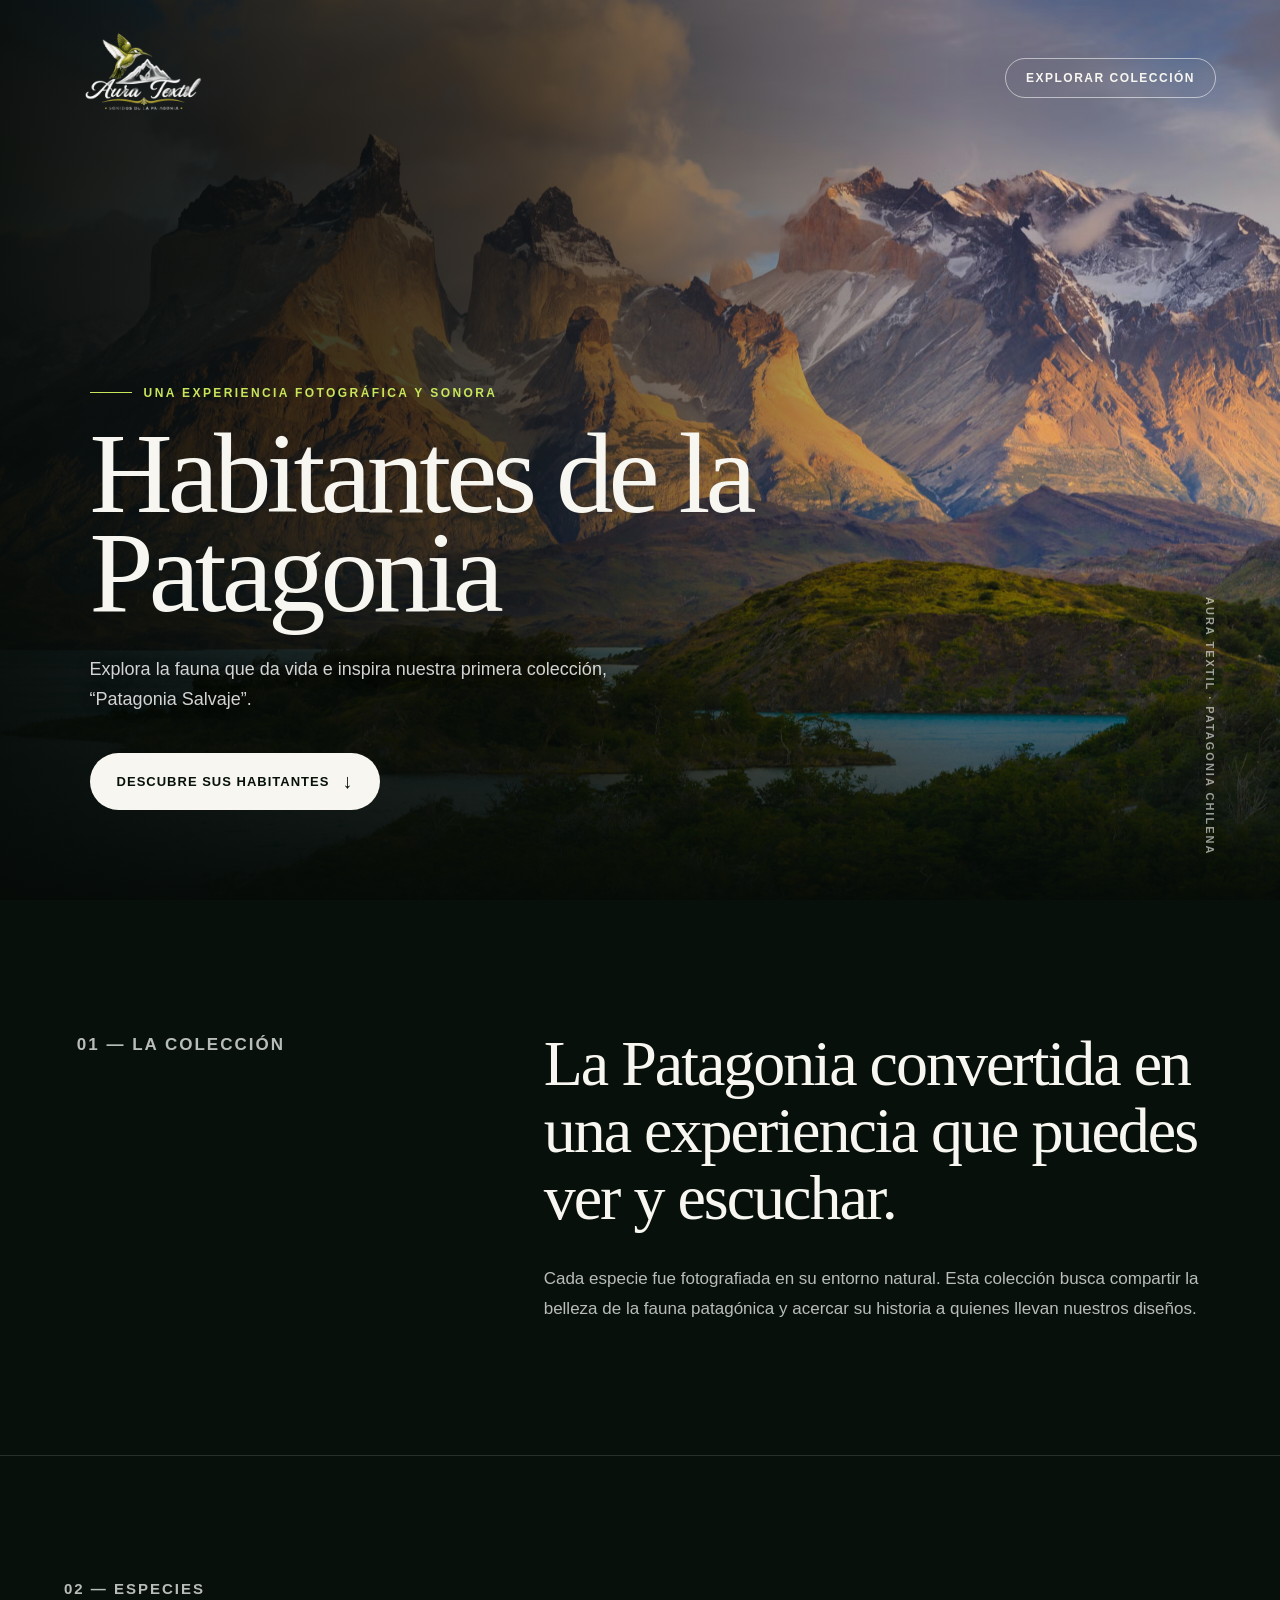
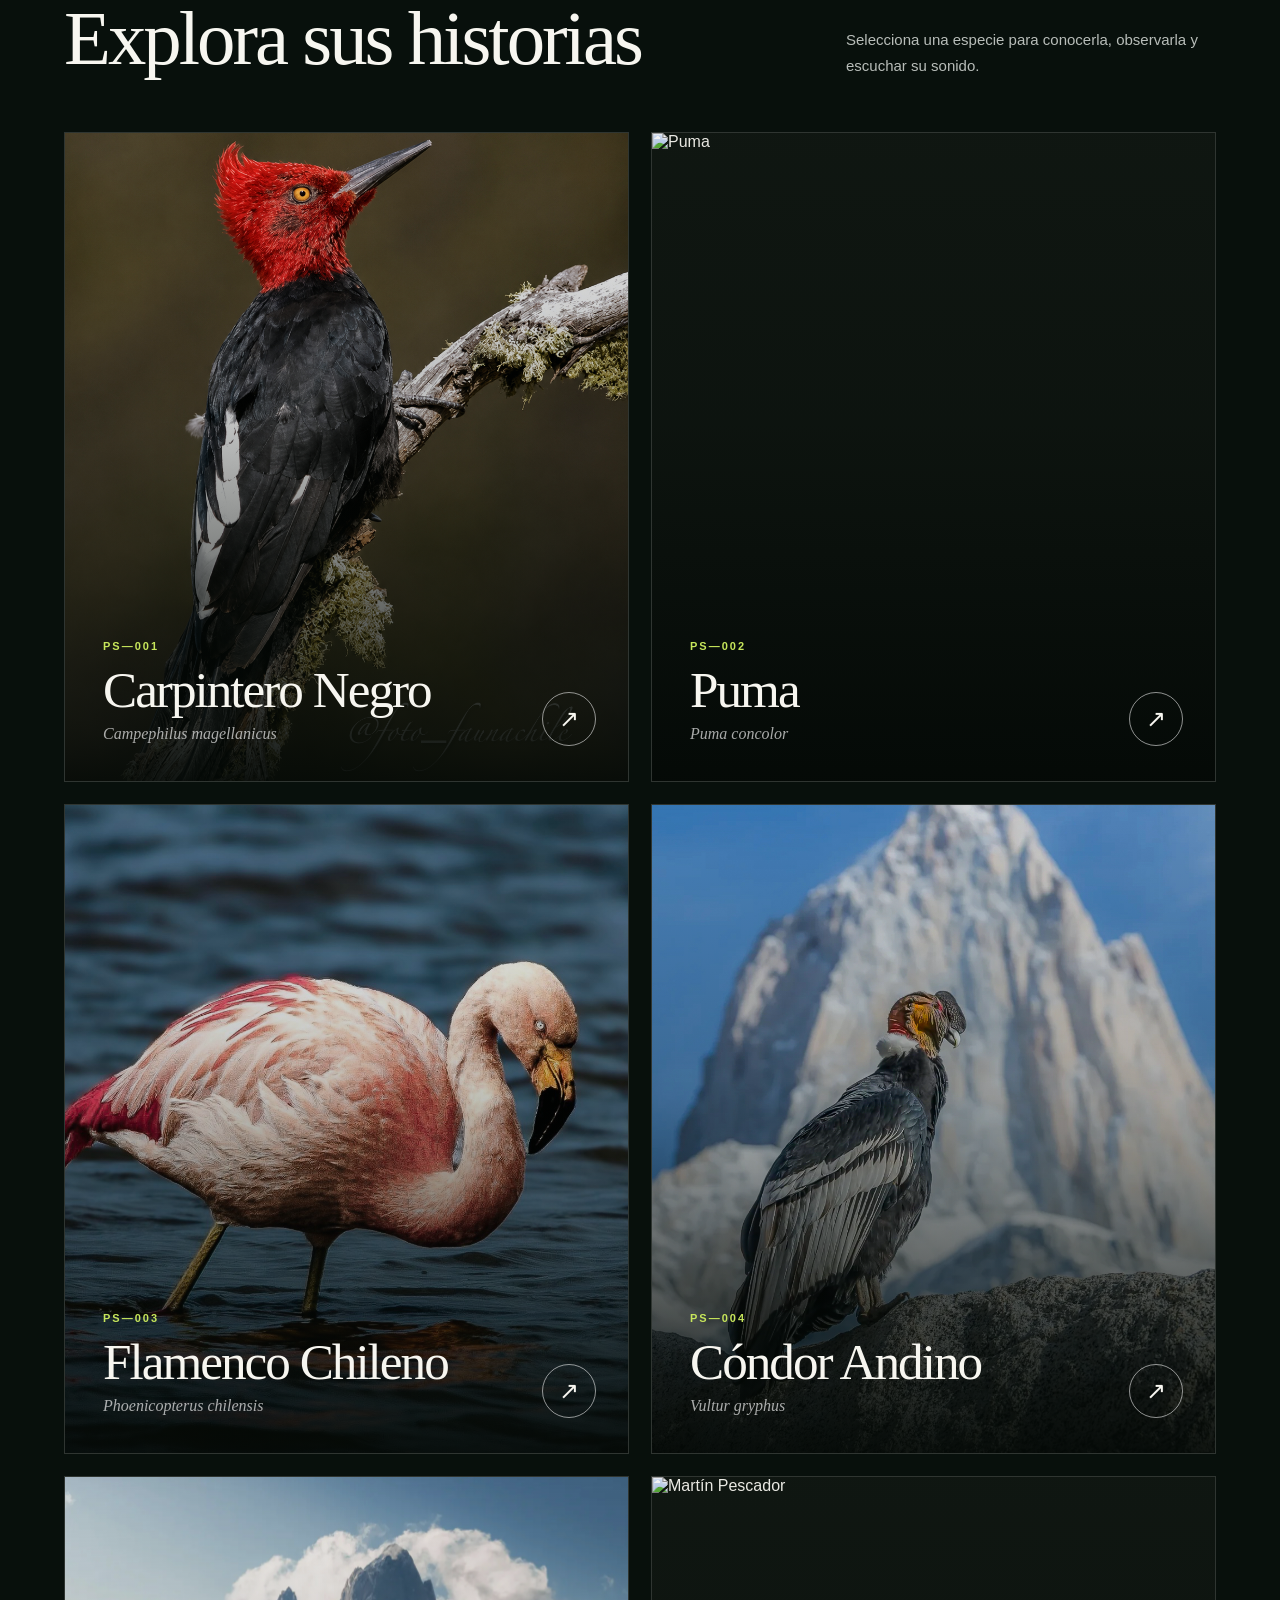
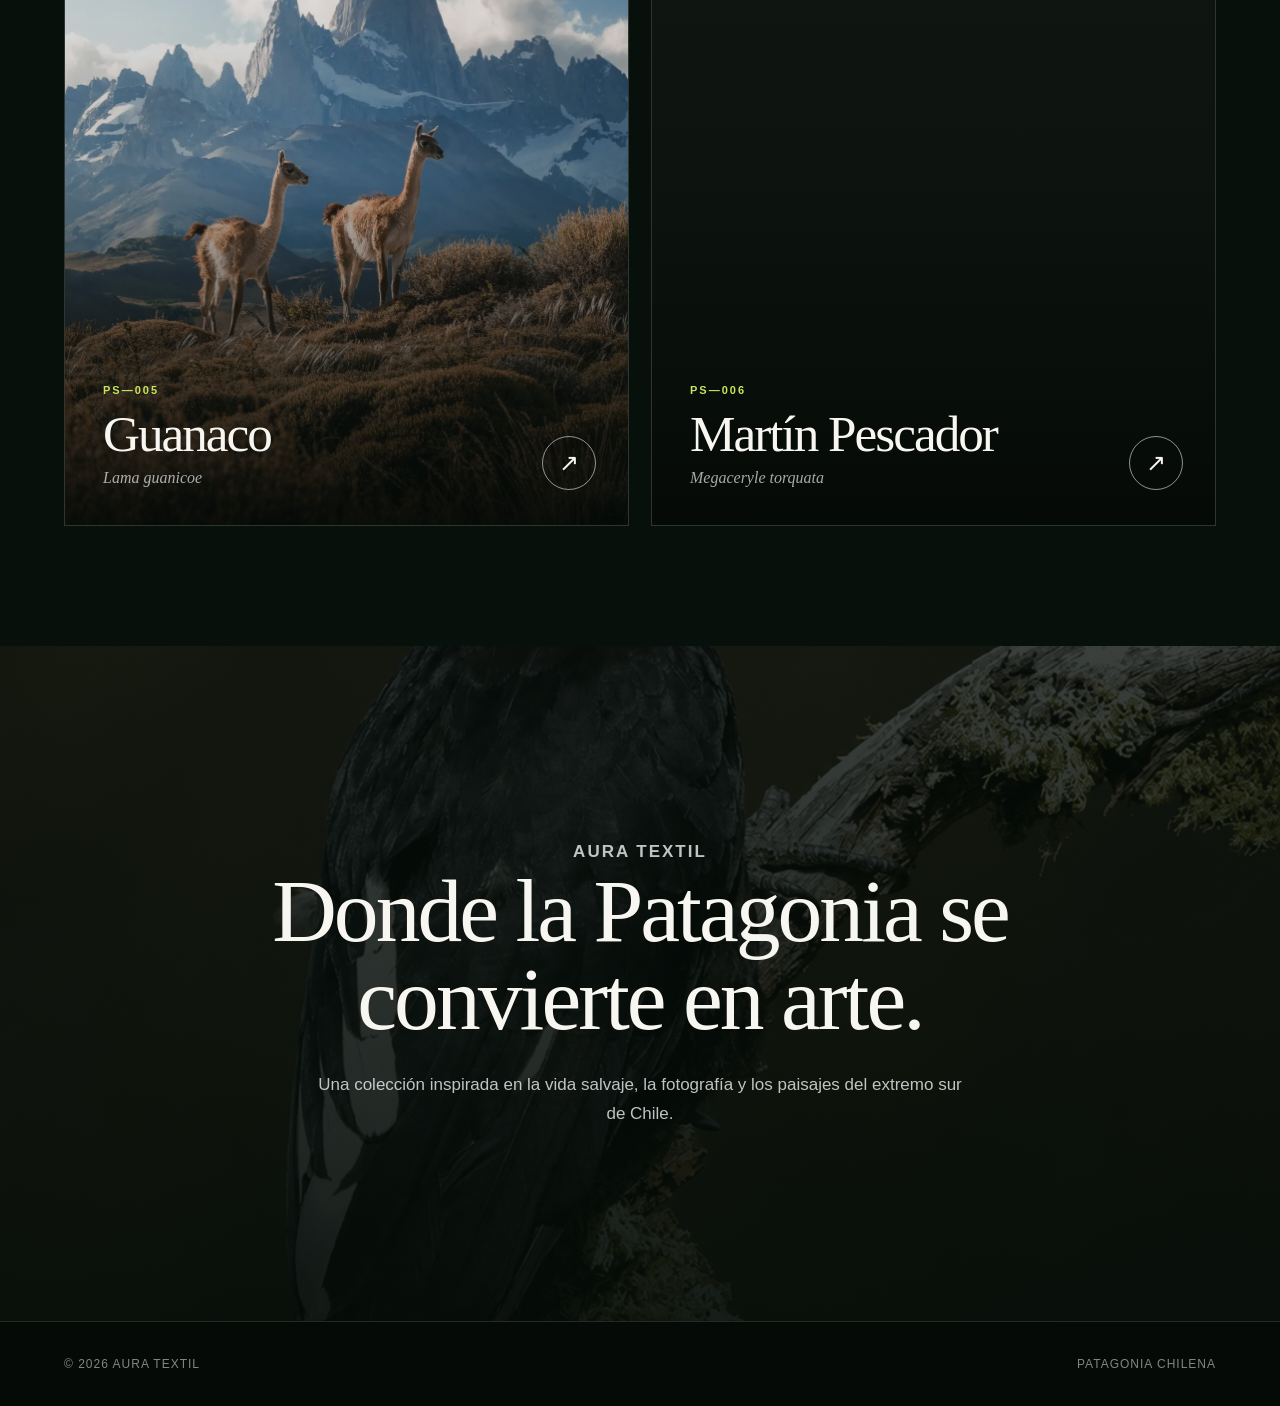
==== commit b920a090: "Update index.html" ====
--- a/index.html
+++ b/index.html
@@ -14,8 +14,11 @@
   >
 
   <title>Habitantes de la Patagonia | Aura Textil</title>
-
+  
   <style>
+    html {
+    scroll-behavior: smooth;
+}
     :root {
       --fondo: #08100c;
       --fondo-secundario: #0d1711;
@@ -156,6 +159,7 @@
       font-size: 18px;
       line-height: 1.7;
       margin-bottom: 38px;
+      text-shadow: 0 2px 12px rgba(0, 0, 0, 0.8);
     }
 
     .hero-button {
@@ -833,7 +837,57 @@
     <p>
       Patagonia Chilena
     </p>
-  </footer>
+</footer>
+
+<script>
+  const botonHero = document.querySelector(".hero-button");
+  const seccionEspecies = document.querySelector("#especies");
+
+  if (botonHero && seccionEspecies) {
+    botonHero.addEventListener("click", function (evento) {
+      evento.preventDefault();
+
+      const inicio = window.scrollY;
+      const destino =
+        seccionEspecies.getBoundingClientRect().top +
+        window.scrollY -
+        70;
+
+      const distancia = destino - inicio;
+      const duracion = 1600;
+      let tiempoInicial = null;
+
+      function suavizar(progreso) {
+        return progreso < 0.5
+          ? 4 * progreso * progreso * progreso
+          : 1 - Math.pow(-2 * progreso + 2, 3) / 2;
+      }
+
+      function animar(tiempoActual) {
+        if (tiempoInicial === null) {
+          tiempoInicial = tiempoActual;
+        }
+
+        const progreso = Math.min(
+          (tiempoActual - tiempoInicial) / duracion,
+          1
+        );
+
+        window.scrollTo(
+          0,
+          inicio + distancia * suavizar(progreso)
+        );
+
+        if (progreso < 1) {
+          requestAnimationFrame(animar);
+        }
+      }
+
+      requestAnimationFrame(animar);
+    });
+  }
+</script>
 
 </body>
 </html>
+
